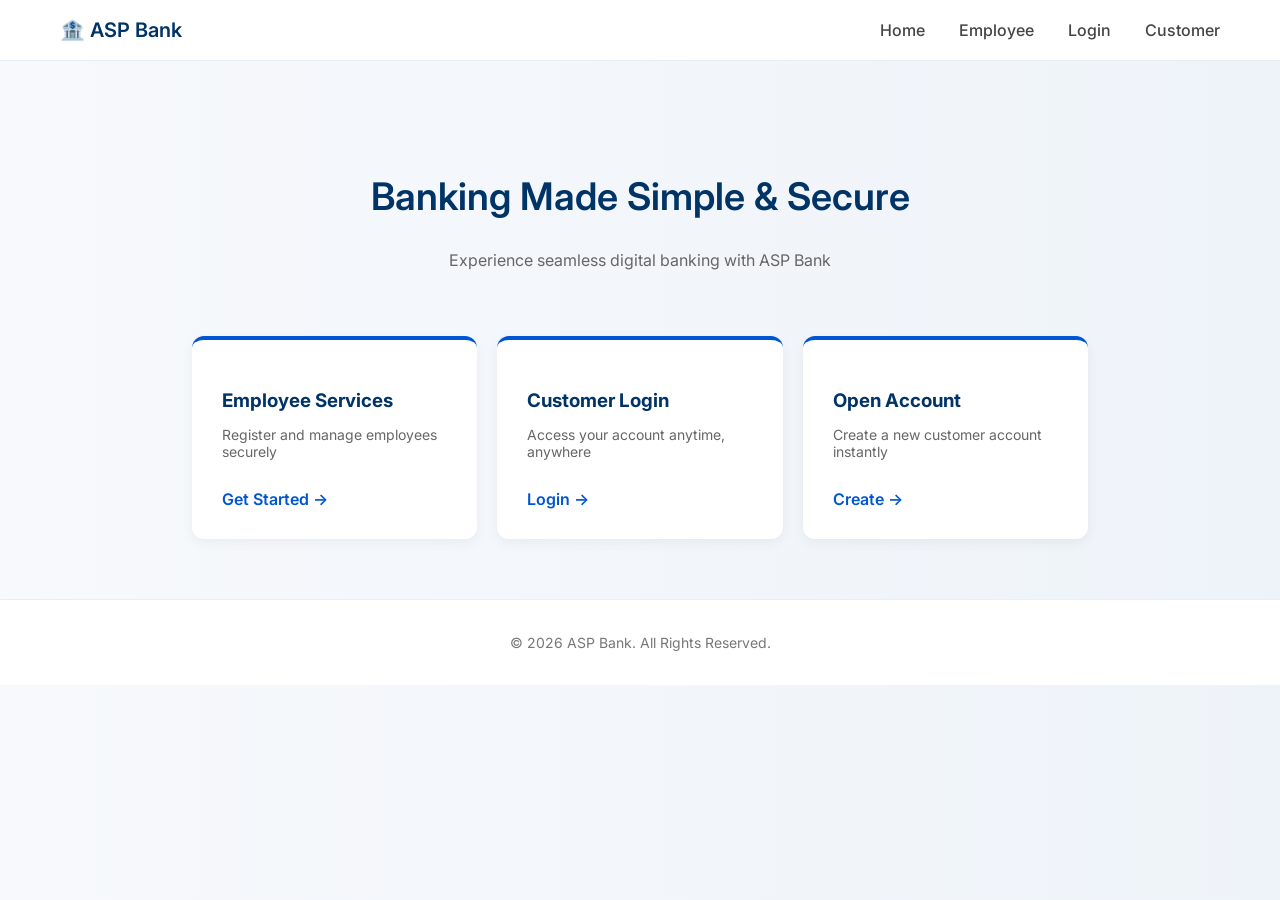
==== index.html @ a337d2ab "first commit" ====
<!DOCTYPE html>
<html>
<head>
    <title>ASP Bank</title>

    <link href="https://fonts.googleapis.com/css2?family=Inter:wght@300;400;600&display=swap" rel="stylesheet">
    <link rel="stylesheet" href="style.css">
</head>

<body>

<!-- NAVBAR -->
<nav class="navbar">
    <div class="logo">
        <span class="logo-icon">🏦</span>
        ASP Bank
    </div>

    <div class="nav-links">
        <a href="index.html">Home</a>
        <a href="employee-register.html">Employee</a>
        <a href="customer-login.html">Login</a>
        <a href="customer-create.html">Customer</a>
    </div>
</nav>

<!-- HERO -->
<section class="hero">
    <h1>Banking Made Simple & Secure</h1>
    <p>Experience seamless digital banking with ASP Bank</p>
</section>

<!-- SERVICES -->
<section class="services">

    <div class="service-card">
        <h3>Employee Services</h3>
        <p>Register and manage employees securely</p>
        <a href="employee-register.html">Get Started →</a>
    </div>

    <div class="service-card">
        <h3>Customer Login</h3>
        <p>Access your account anytime, anywhere</p>
        <a href="customer-login.html">Login →</a>
    </div>

    <div class="service-card">
        <h3>Open Account</h3>
        <p>Create a new customer account instantly</p>
        <a href="customer-create.html">Create →</a>
    </div>

</section>

<!-- FOOTER -->
<footer class="footer">
    <p>© 2026 ASP Bank. All Rights Reserved.</p>
</footer>

</body>
</html>
---- style.css ----
/* GLOBAL */
body {
    margin: 0;
    font-family: 'Inter', sans-serif;
    background: linear-gradient(to right, #f7f9fc, #eef3f9);
    color: #1a1a1a;
}

/* NAVBAR */
.navbar {
    background: white;
    padding: 18px 60px;
    display: flex;
    justify-content: space-between;
    align-items: center;
    border-bottom: 1px solid #e6ecf2;
}

.logo {
    font-size: 20px;
    font-weight: 600;
    color: #003366;
}

.nav-links a {
    margin-left: 30px;
    text-decoration: none;
    color: #444;
    font-weight: 500;
    transition: 0.3s;
}

.nav-links a:hover {
    color: #0056d2;
}

/* HERO */
.hero {
    text-align: center;
    padding: 80px 20px 50px;
}

.hero h1 {
    font-size: 38px;
    font-weight: 600;
    color: #003366;
}

.hero p {
    font-size: 16px;
    color: #666;
}

/* SERVICES */
.services {
    width: 70%;
    margin: auto;
    display: flex;
    gap: 20px;
    padding-bottom: 60px;
}

.service-card {
    background: white;
    padding: 30px;
    border-radius: 12px;
    width: 100%;
    border-top: 4px solid #0056d2; /* subtle color highlight */
    box-shadow: 0 4px 12px rgba(0,0,0,0.05);
    transition: 0.3s;
}

.service-card h3 {
    margin-bottom: 10px;
    color: #003366;
}

.service-card p {
    color: #666;
    font-size: 14px;
}

.service-card a {
    display: inline-block;
    margin-top: 15px;
    color: #0056d2;
    text-decoration: none;
    font-weight: 600;
}

.service-card:hover {
    transform: translateY(-6px);
    box-shadow: 0 12px 28px rgba(0,0,0,0.12);
}

/* FOOTER */
.footer {
    text-align: center;
    padding: 20px;
    background: white;
    border-top: 1px solid #eee;
    font-size: 14px;
    color: #777;
}

/* FORM */
.container {
    width: 30%;
    margin: 40px auto;
    background: white;
    padding: 30px;
    border-radius: 10px;
    box-shadow: 0 8px 25px rgba(0,0,0,0.08);
}

input, textarea {
    width: 100%;
    padding: 12px;
    margin: 10px 0;
    border-radius: 6px;
    border: 1px solid #d0d7e2;
}

input:focus, textarea:focus {
    outline: none;
    border-color: #0056d2;
}

/* BUTTON */
button {
    width: 100%;
    padding: 12px;
    background: linear-gradient(to right, #0056d2, #007bff);
    color: white;
    border: none;
    border-radius: 6px;
    cursor: pointer;
    font-weight: 500;
}

button:hover {
    background: linear-gradient(to right, #0041a8, #006ae0);
}

/* POPUP */
.popup {
    display: none;
    position: fixed;
    top: 0;
    left: 0;
    width: 100%;
    height: 100%;
    background: rgba(0,0,0,0.5);
    justify-content: center;
    align-items: center;
}

.popup-content {
    background: white;
    padding: 30px;
    border-radius: 10px;
    text-align: center;
    width: 320px;
    box-shadow: 0 10px 30px rgba(0,0,0,0.2);
    animation: fadeIn 0.3s ease-in-out;
}

.popup-content h2 {
    color: green;
    margin-bottom: 10px;
}

@keyframes fadeIn {
    from { transform: scale(0.8); opacity: 0; }
    to { transform: scale(1); opacity: 1; }
}

/* ERROR */
.error {
    color: red;
    font-size: 13px;
}
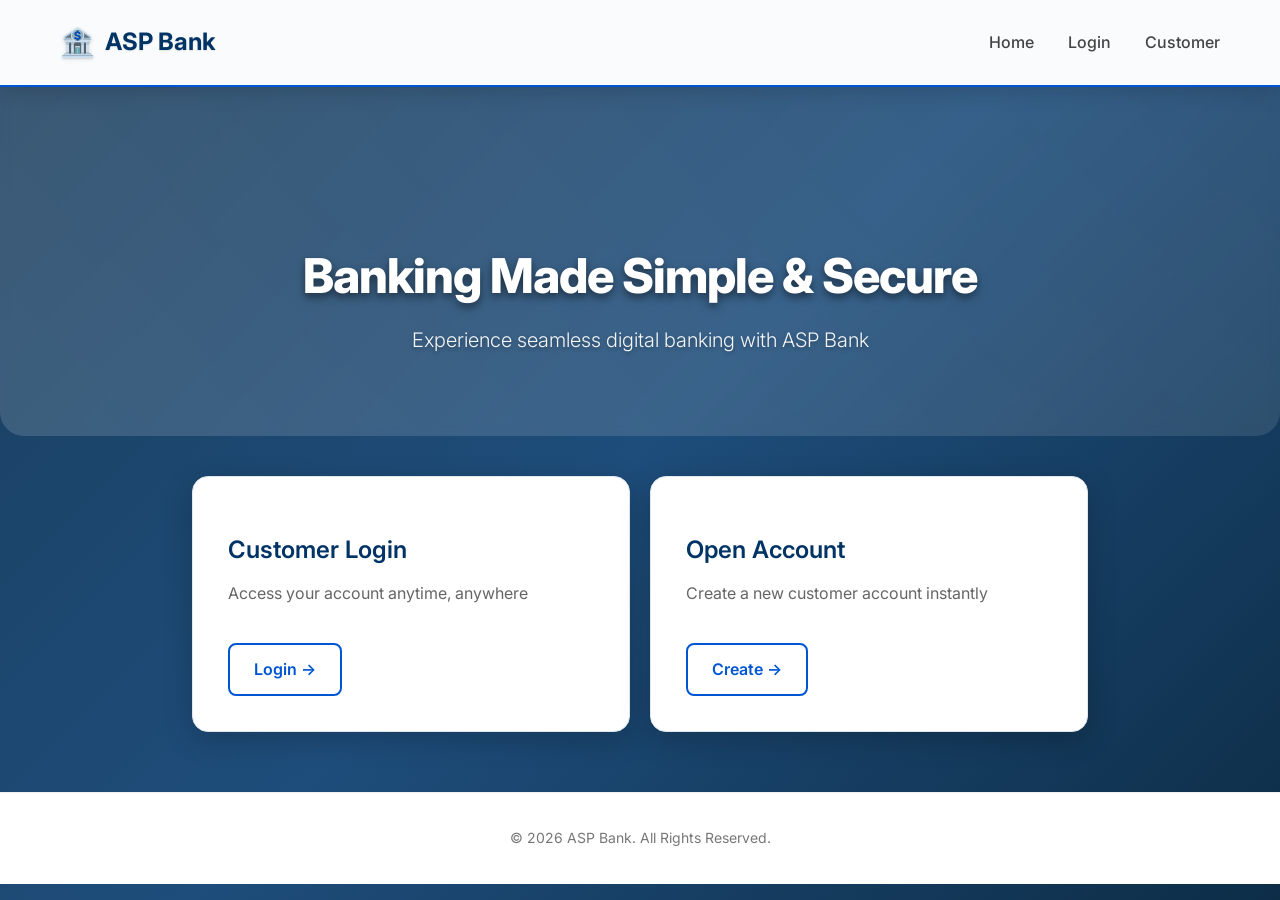
==== commit 48758ccf: "done" ====
--- a/index.html
+++ b/index.html
@@ -5,6 +5,7 @@
 
     <link href="https://fonts.googleapis.com/css2?family=Inter:wght@300;400;600&display=swap" rel="stylesheet">
     <link rel="stylesheet" href="style.css">
+    <script src="auth.js" defer></script>
 </head>
 
 <body>
@@ -18,7 +19,7 @@
 
     <div class="nav-links">
         <a href="index.html">Home</a>
-        <a href="employee-register.html">Employee</a>
+
         <a href="customer-login.html">Login</a>
         <a href="customer-create.html">Customer</a>
     </div>
@@ -33,11 +34,7 @@
 <!-- SERVICES -->
 <section class="services">
 
-    <div class="service-card">
-        <h3>Employee Services</h3>
-        <p>Register and manage employees securely</p>
-        <a href="employee-register.html">Get Started →</a>
-    </div>
+
 
     <div class="service-card">
         <h3>Customer Login</h3>
--- a/style.css
+++ b/style.css
@@ -1,25 +1,67 @@
 /* GLOBAL */
+* {
+    box-sizing: border-box;
+}
+
 body {
     margin: 0;
     font-family: 'Inter', sans-serif;
-    background: linear-gradient(to right, #f7f9fc, #eef3f9);
+    background: linear-gradient(135deg, #1a3d5c 0%, #1e4d7b 50%, #0d2d47 100%);
     color: #1a1a1a;
-}
-
-/* NAVBAR */
+    min-height: 100vh;
+    line-height: 1.6;
+}
+
+/* TYPOGRAPHY */
+h1, h2, h3 {
+    font-weight: 600;
+    line-height: 1.2;
+    margin-bottom: 16px;
+}
+
+h1 {
+    font-size: 2.5rem;
+    letter-spacing: -0.02em;
+}
+
+h2 {
+    font-size: 2rem;
+    color: #003366;
+}
+
+h3 {
+    font-size: 1.5rem;
+    color: #003366;
+}
+
 .navbar {
-    background: white;
-    padding: 18px 60px;
+    background: rgba(255, 255, 255, 0.98);
+    backdrop-filter: blur(10px);
+    -webkit-backdrop-filter: blur(10px);
+    padding: 20px 60px;
     display: flex;
     justify-content: space-between;
     align-items: center;
-    border-bottom: 1px solid #e6ecf2;
+    border-bottom: 2px solid #0056d2;
+    box-shadow: 0 4px 20px rgba(0,0,0,0.15);
+    position: sticky;
+    top: 0;
+    z-index: 100;
 }
 
 .logo {
-    font-size: 20px;
-    font-weight: 600;
+    font-size: 24px;
+    font-weight: 700;
     color: #003366;
+    display: flex;
+    align-items: center;
+    text-shadow: 0 1px 2px rgba(0,0,0,0.1);
+}
+
+.logo-icon {
+    margin-right: 10px;
+    font-size: 28px;
+    filter: drop-shadow(0 1px 2px rgba(0,0,0,0.1));
 }
 
 .nav-links a {
@@ -34,21 +76,62 @@
     color: #0056d2;
 }
 
+.logout-btn {
+    background: #0056d2;
+    color: white;
+    border: none;
+    padding: 8px 16px;
+    border-radius: 4px;
+    cursor: pointer;
+    font-size: 14px;
+    margin-left: 20px;
+    transition: 0.3s;
+}
+
+.logout-btn:hover {
+    background: #0041a8;
+}
+
 /* HERO */
 .hero {
     text-align: center;
-    padding: 80px 20px 50px;
+    padding: 120px 20px 80px;
+    background: rgba(255, 255, 255, 0.05);
+    backdrop-filter: blur(5px);
+    margin-bottom: 40px;
+    border-radius: 0 0 24px 24px;
+    position: relative;
+    overflow: hidden;
+}
+
+.hero::before {
+    content: '';
+    position: absolute;
+    top: 0;
+    left: 0;
+    right: 0;
+    bottom: 0;
+    background: linear-gradient(45deg, rgba(255,255,255,0.1) 0%, rgba(255,255,255,0.05) 100%);
+    z-index: -1;
 }
 
 .hero h1 {
-    font-size: 38px;
-    font-weight: 600;
-    color: #003366;
+    font-size: 48px;
+    font-weight: 800;
+    color: white;
+    margin-bottom: 20px;
+    text-shadow: 0 4px 8px rgba(0,0,0,0.5);
+    letter-spacing: -1px;
 }
 
 .hero p {
-    font-size: 16px;
-    color: #666;
+    font-size: 20px;
+    color: rgba(255, 255, 255, 0.95);
+    max-width: 600px;
+    margin: 0 auto;
+    line-height: 1.6;
+    font-weight: 300;
+    text-shadow: 0 2px 4px rgba(0,0,0,0.3);
 }
 
 /* SERVICES */
@@ -62,35 +145,76 @@
 
 .service-card {
     background: white;
-    padding: 30px;
-    border-radius: 12px;
-    width: 100%;
-    border-top: 4px solid #0056d2; /* subtle color highlight */
-    box-shadow: 0 4px 12px rgba(0,0,0,0.05);
-    transition: 0.3s;
+    backdrop-filter: blur(10px);
+    padding: 35px;
+    border-radius: 16px;
+    width: 100%;
+    border-top: 4px solid #0056d2;
+    box-shadow: 0 8px 30px rgba(0,0,0,0.2);
+    transition: all 0.4s cubic-bezier(0.175, 0.885, 0.32, 1.275);
+    border: 1px solid #e1e8ed;
+    position: relative;
+    overflow: hidden;
+    animation: fadeInScale 0.6s ease-out;
+    animation-fill-mode: both;
+}
+
+.service-card:nth-child(1) { animation-delay: 0.1s; }
+.service-card:nth-child(2) { animation-delay: 0.2s; }
+.service-card:nth-child(3) { animation-delay: 0.3s; }
+
+.service-card::before {
+    content: '';
+    position: absolute;
+    top: 0;
+    left: -100%;
+    width: 100%;
+    height: 100%;
+    background: linear-gradient(90deg, transparent, rgba(255,255,255,0.2), transparent);
+    transition: left 0.5s;
+}
+
+.service-card:hover::before {
+    left: 100%;
 }
 
 .service-card h3 {
-    margin-bottom: 10px;
+    margin-bottom: 12px;
     color: #003366;
+    font-size: 24px;
+    font-weight: 600;
 }
 
 .service-card p {
     color: #666;
-    font-size: 14px;
+    font-size: 16px;
+    line-height: 1.6;
 }
 
 .service-card a {
     display: inline-block;
-    margin-top: 15px;
+    margin-top: 20px;
     color: #0056d2;
     text-decoration: none;
     font-weight: 600;
+    padding: 12px 24px;
+    border: 2px solid #0056d2;
+    border-radius: 8px;
+    transition: all 0.3s ease;
+    position: relative;
+    z-index: 2;
+}
+
+.service-card a:hover {
+    background: #0056d2;
+    color: white;
+    transform: translateY(-2px);
+    box-shadow: 0 5px 15px rgba(0, 86, 210, 0.3);
 }
 
 .service-card:hover {
-    transform: translateY(-6px);
-    box-shadow: 0 12px 28px rgba(0,0,0,0.12);
+    transform: translateY(-8px) scale(1.02);
+    box-shadow: 0 20px 40px rgba(0,0,0,0.2);
 }
 
 /* FOOTER */
@@ -103,43 +227,180 @@
     color: #777;
 }
 
-/* FORM */
+/* FORM & DASHBOARD CONTAINER */
 .container {
-    width: 30%;
-    margin: 40px auto;
-    background: white;
-    padding: 30px;
-    border-radius: 10px;
-    box-shadow: 0 8px 25px rgba(0,0,0,0.08);
+    max-width: 1000px;
+    margin: 30px auto;
+    background: white;
+    backdrop-filter: blur(15px);
+    -webkit-backdrop-filter: blur(15px);
+    padding: 40px;
+    border-radius: 16px;
+    box-shadow: 0 20px 50px rgba(0,0,0,0.3);
+    border: 1px solid #e1e8ed;
+    animation: slideInUp 0.6s ease-out;
+}
+
+.card {
+    margin-bottom: 25px;
+    background: #fafbfc;
+    padding: 25px;
+    border-radius: 8px;
+    border: 1px solid #e1e8ed;
+    box-shadow: 0 2px 8px rgba(0,0,0,0.06);
+    transition: all 0.3s ease;
+}
+
+.card:hover {
+    box-shadow: 0 4px 15px rgba(0,0,0,0.1);
+    transform: translateY(-2px);
+}
+
+.operations {
+    display: grid;
+    grid-template-columns: 1fr 1fr;
+    gap: 25px;
+    margin: 25px 0;
+}
+
+@media (max-width: 768px) {
+    .operations {
+        grid-template-columns: 1fr;
+        gap: 20px;
+    }
+    .container {
+        margin: 15px;
+        padding: 25px;
+    }
+    .navbar {
+        padding: 15px 20px;
+    }
+    .hero {
+        padding: 60px 20px 40px;
+    }
+    .hero h1 {
+        font-size: 32px;
+    }
+    .service-card {
+        padding: 25px;
+    }
+    .popup-content {
+        width: 90%;
+        margin: 20px;
+    }
+}
+
+.account-info {
+    background: linear-gradient(135deg, #f8f9fa 0%, #e9ecef 100%);
+    border-left: 5px solid #0056d2;
+}
+
+.recent-transactions {
+    background: #f8f9ff;
+    border-left: 5px solid #003366;
+}
+
+.transaction {
+    padding: 15px;
+    border-bottom: 1px solid #e1e8ed;
+    font-size: 14px;
+    color: #495057;
+    background: white;
+    margin-bottom: 2px;
+    border-radius: 4px;
+    transition: background 0.2s ease;
+}
+
+.transaction:hover {
+    background: #f8f9fa;
+}
+
+.transaction:last-child {
+    border-bottom: none;
+}
+
+.btn-secondary {
+    background: #0056d2;
+    padding: 10px 20px;
+    border: none;
+    border-radius: 6px;
+    color: white;
+    cursor: pointer;
+    font-size: 14px;
+    margin-top: 10px;
+}
+
+.btn-secondary:hover {
+    background: #0041a8;
+}
+
+form input {
+    margin-bottom: 15px;
+}
+
+form button {
+    margin-top: 5px;
 }
 
 input, textarea {
     width: 100%;
-    padding: 12px;
-    margin: 10px 0;
-    border-radius: 6px;
-    border: 1px solid #d0d7e2;
+    padding: 14px 16px;
+    margin: 8px 0 16px 0;
+    border-radius: 8px;
+    border: 2px solid #e1e8ed;
+    font-size: 16px;
+    transition: all 0.3s ease;
+    background: #fafbfc;
 }
 
 input:focus, textarea:focus {
     outline: none;
     border-color: #0056d2;
+    box-shadow: 0 0 0 3px rgba(0, 86, 210, 0.1);
+    background: white;
 }
 
 /* BUTTON */
 button {
     width: 100%;
-    padding: 12px;
-    background: linear-gradient(to right, #0056d2, #007bff);
+    padding: 14px 20px;
+    background: linear-gradient(135deg, #0056d2 0%, #007bff 100%);
     color: white;
     border: none;
-    border-radius: 6px;
+    border-radius: 8px;
     cursor: pointer;
-    font-weight: 500;
+    font-weight: 600;
+    font-size: 16px;
+    transition: all 0.3s ease;
+    box-shadow: 0 2px 8px rgba(0, 86, 210, 0.3);
+    position: relative;
+    overflow: hidden;
+}
+
+button::before {
+    content: '';
+    position: absolute;
+    top: 0;
+    left: -100%;
+    width: 100%;
+    height: 100%;
+    background: linear-gradient(90deg, transparent, rgba(255,255,255,0.2), transparent);
+    transition: left 0.5s;
+}
+
+button:hover::before {
+    left: 100%;
 }
 
 button:hover {
-    background: linear-gradient(to right, #0041a8, #006ae0);
+    background: linear-gradient(135deg, #0041a8 0%, #006ae0 100%);
+    transform: translateY(-1px);
+    box-shadow: 0 4px 15px rgba(0, 86, 210, 0.4);
+}
+
+button:active {
+    transform: translateY(0);
+    box-shadow: 0 2px 8px rgba(0, 86, 210, 0.3);
 }
 
 /* POPUP */
@@ -157,17 +418,42 @@
 
 .popup-content {
     background: white;
-    padding: 30px;
-    border-radius: 10px;
+    padding: 35px;
+    border-radius: 12px;
     text-align: center;
-    width: 320px;
-    box-shadow: 0 10px 30px rgba(0,0,0,0.2);
+    width: 350px;
+    box-shadow: 0 15px 40px rgba(0,0,0,0.2);
     animation: fadeIn 0.3s ease-in-out;
+    border: 1px solid #e1e8ed;
 }
 
 .popup-content h2 {
-    color: green;
+    color: #28a745;
     margin-bottom: 10px;
+    font-weight: 600;
+}
+
+/* ANIMATIONS */
+@keyframes slideInUp {
+    from {
+        opacity: 0;
+        transform: translateY(30px);
+    }
+    to {
+        opacity: 1;
+        transform: translateY(0);
+    }
+}
+
+@keyframes fadeInScale {
+    from {
+        opacity: 0;
+        transform: scale(0.9);
+    }
+    to {
+        opacity: 1;
+        transform: scale(1);
+    }
 }
 
 @keyframes fadeIn {
@@ -177,6 +463,17 @@
 
 /* ERROR */
 .error {
-    color: red;
+    color: #0056d2;
     font-size: 13px;
+    font-weight: 500;
+}
+
+/* SUCCESS */
+.success-message {
+    color: #28a745;
+    font-size: 16px;
+    font-weight: 600;
+    padding: 12px;
+    border-radius: 6px;
+    margin-bottom: 12px;
 }
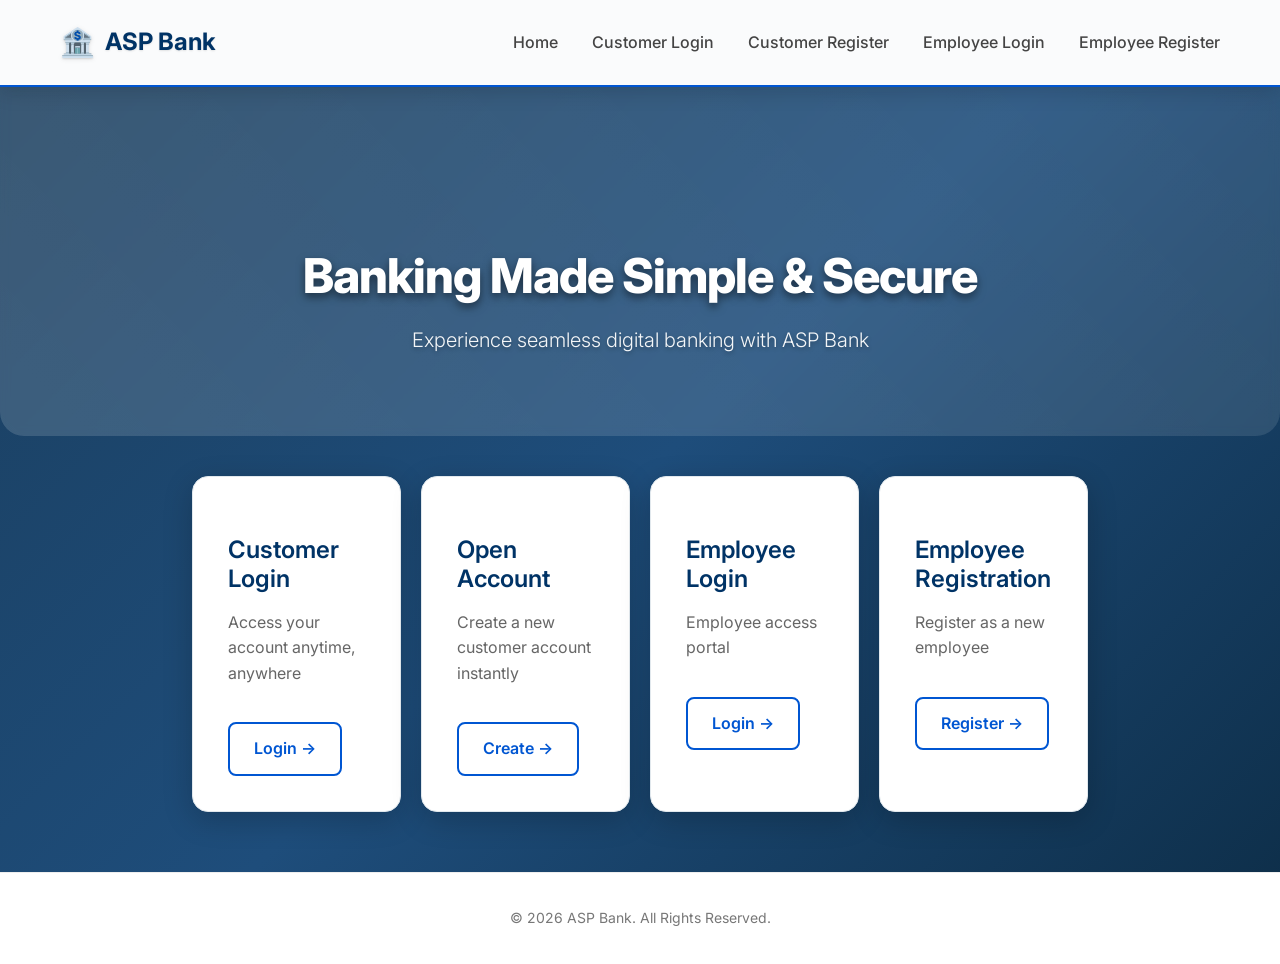
==== commit fdafca62: "done" ====
--- a/index.html
+++ b/index.html
@@ -19,9 +19,10 @@
 
     <div class="nav-links">
         <a href="index.html">Home</a>
-
-        <a href="customer-login.html">Login</a>
-        <a href="customer-create.html">Customer</a>
+        <a href="customer-login.html">Customer Login</a>
+        <a href="customer-create.html">Customer Register</a>
+        <a href="employee-login.html">Employee Login</a>
+        <a href="employee-create.html">Employee Register</a>
     </div>
 </nav>
 
@@ -48,6 +49,18 @@
         <a href="customer-create.html">Create →</a>
     </div>
 
+    <div class="service-card">
+        <h3>Employee Login</h3>
+        <p>Employee access portal</p>
+        <a href="employee-login.html">Login →</a>
+    </div>
+
+    <div class="service-card">
+        <h3>Employee Registration</h3>
+        <p>Register as a new employee</p>
+        <a href="employee-create.html">Register →</a>
+    </div>
+
 </section>
 
 <!-- FOOTER -->
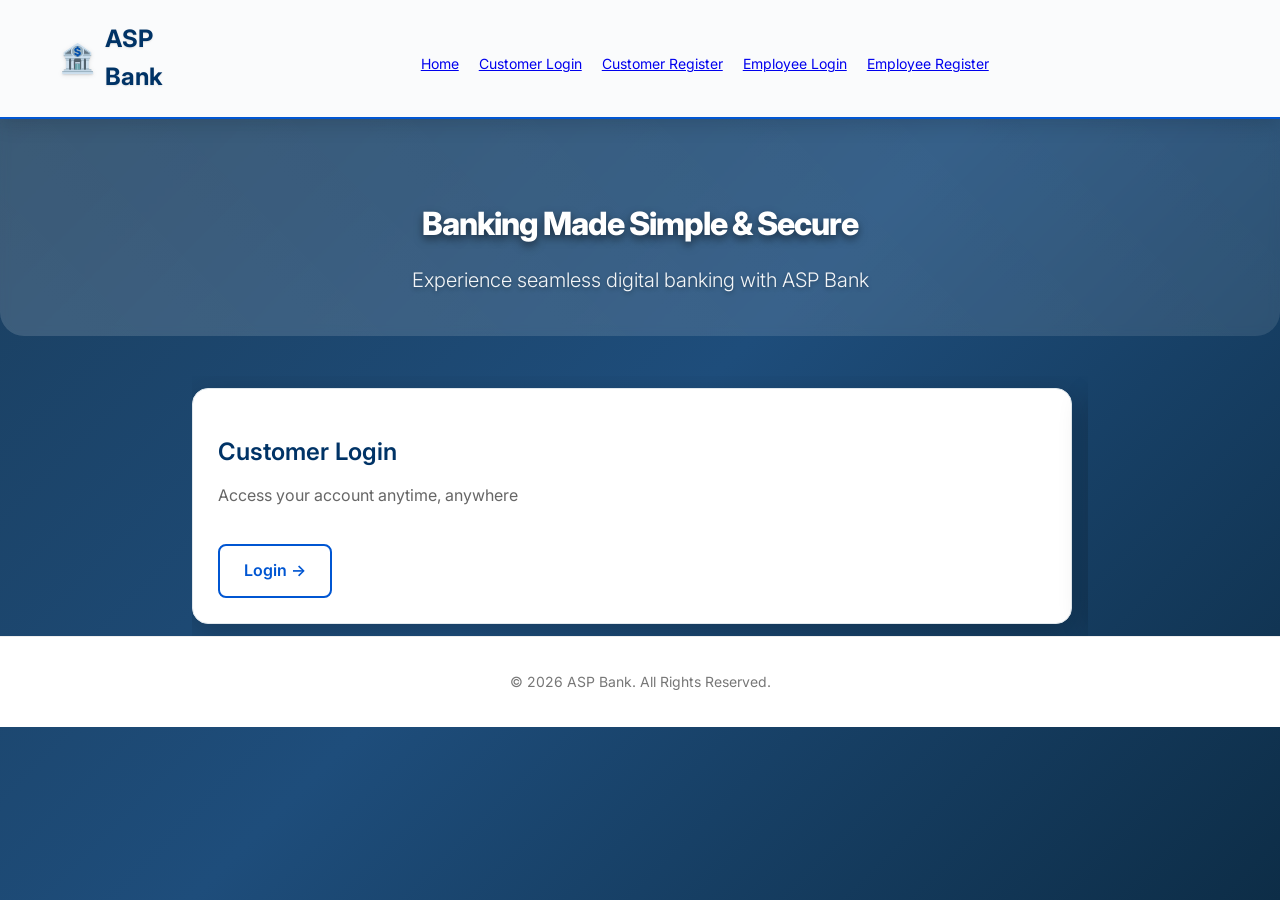
==== commit ddbe55ab: "responsive" ====
--- a/index.html
+++ b/index.html
@@ -16,6 +16,12 @@
         <span class="logo-icon">🏦</span>
         ASP Bank
     </div>
+
+    <button class="hamburger" aria-label="Toggle navigation" aria-expanded="false">
+        <span></span>
+        <span></span>
+        <span></span>
+    </button>
 
     <div class="nav-links">
         <a href="index.html">Home</a>
@@ -68,5 +74,31 @@
     <p>© 2026 ASP Bank. All Rights Reserved.</p>
 </footer>
 
+<script>
+(function() {
+    const hamburger = document.querySelector('.hamburger');
+    const navLinks = document.querySelector('.nav-links');
+
+    if (!hamburger || !navLinks) return;
+
+    hamburger.addEventListener('click', function() {
+        const isOpen = navLinks.classList.toggle('open');
+        hamburger.classList.toggle('active', isOpen);
+        hamburger.setAttribute('aria-expanded', isOpen);
+    });
+
+    // close menu when link is clicked (in mobile)
+    navLinks.querySelectorAll('a').forEach(link => {
+        link.addEventListener('click', () => {
+            if (navLinks.classList.contains('open')) {
+                navLinks.classList.remove('open');
+                hamburger.classList.remove('active');
+                hamburger.setAttribute('aria-expanded', 'false');
+            }
+        });
+    });
+})();
+</script>
+
 </body>
 </html>
--- a/style.css
+++ b/style.css
@@ -64,12 +64,40 @@
     filter: drop-shadow(0 1px 2px rgba(0,0,0,0.1));
 }
 
-.nav-links a {
-    margin-left: 30px;
-    text-decoration: none;
-    color: #444;
-    font-weight: 500;
-    transition: 0.3s;
+.hamburger {
+    display: none;
+    border: none;
+    background: transparent;
+    flex-direction: column;
+    justify-content: space-between;
+    width: 28px;
+    height: 24px;
+    cursor: pointer;
+    padding: 0;
+    margin-left: 0;
+}
+
+.hamburger span {
+    background: #003366;
+    display: block;
+    height: 3px;
+    width: 100%;
+    border-radius: 999px;
+    transition: transform 0.3s ease, opacity 0.3s ease;
+}
+
+.hamburger.active span:nth-child(1) {
+    transform: translateY(10px) rotate(45deg);
+}
+
+.hamburger.active span:nth-child(2) {
+    opacity: 0;
+}
+
+.hamburger.active span:nth-child(3) {
+    transform: translateY(-10px) rotate(-45deg);
+}
+
 }
 
 .nav-links a:hover {
@@ -80,12 +108,16 @@
     background: #0056d2;
     color: white;
     border: none;
-    padding: 8px 16px;
+    padding: 6px 12px;
     border-radius: 4px;
     cursor: pointer;
-    font-size: 14px;
-    margin-left: 20px;
+    font-size: 13px;
+    margin-left: 16px;
     transition: 0.3s;
+    width: auto;
+    display: inline-block;
+    line-height: 1.4;
+    min-width: 80px;
 }
 
 .logout-btn:hover {
@@ -263,30 +295,185 @@
     margin: 25px 0;
 }
 
+@media (max-width: 1024px) {
+    .operations {
+        grid-template-columns: 1fr;
+        gap: 20px;
+    }
+    .container {
+        margin: 15px;
+        padding: 25px;
+    }
+    .navbar {
+        padding: 15px 20px;
+    }
+    .hamburger {
+        display: flex;
+    }
+    .nav-links {
+        position: absolute;
+        top: 70px;
+        left: 0;
+        right: 0;
+        background: rgba(255, 255, 255, 0.98);
+        flex-direction: column;
+        align-items: center;
+        gap: 12px;
+        padding: 12px 0;
+        border-bottom: 1px solid #ddd;
+        transform: translateY(-120%);
+        opacity: 0;
+        pointer-events: none;
+        transition: transform 0.3s ease, opacity 0.3s ease;
+        z-index: 99;
+    }
+
+    .nav-links.open {
+        transform: translateY(0);
+        opacity: 1;
+        pointer-events: auto;
+    }
+
+    .nav-links a,
+    .logout-btn {
+        margin: 0;
+        padding: 10px 16px;
+        width: 100%;
+        text-align: center;
+    }
+}    .nav-links {
+        display: flex;
+        flex-wrap: wrap;
+        justify-content: center;
+        gap: 12px;
+        width: 100%;
+        margin-top: 12px;
+    }
+    .nav-links a,
+    .logout-btn {
+        margin-left: 0;
+        margin-right: 8px;
+        font-size: 14px;
+    }
+    .hero {
+        padding: 60px 20px 40px;
+    }
+    .hero h1 {
+        font-size: 32px;
+    }
+    .service-card {
+        padding: 25px;
+    }
+    .popup-content {
+        width: 90%;
+        margin: 20px;
+    }
+
+    /* Always horizontal on homepage width changes */
+    .services {
+        display: flex;
+        flex-wrap: nowrap;
+        overflow-x: auto;
+        gap: 16px;
+        padding: 12px 8px;
+        -webkit-overflow-scrolling: touch;
+        scroll-snap-type: x mandatory;
+    }
+    .service-card {
+        min-width: 260px;
+        flex: 0 0 auto;
+        scroll-snap-align: start;
+    }
+}
+
 @media (max-width: 768px) {
     .operations {
         grid-template-columns: 1fr;
-        gap: 20px;
+        gap: 18px;
     }
     .container {
-        margin: 15px;
-        padding: 25px;
+        margin: 12px;
+        padding: 18px;
+        border-radius: 12px;
     }
     .navbar {
-        padding: 15px 20px;
+        padding: 12px 14px;
+    }
+    .logo {
+        font-size: 20px;
+    }
+    .logo-icon {
+        font-size: 24px;
+        margin-right: 8px;
+    }
+    .hero h1 {
+        font-size: 28px;
+    }
+    .service-card {
+        padding: 18px;
+    }
+    .footer {
+        font-size: 13px;
+    }
+    input, textarea {
+        font-size: 14px;
+    }
+    button {
+        width: 100%;
+        font-size: 14px;
+        padding: 12px 14px;
+    }
+
+    /* Stack homepage cards in a single column on mobile */
+    .services {
+        display: flex;
+        flex-wrap: wrap;
+        justify-content: center;
+        overflow-x: visible;
+        padding: 0;
+        gap: 14px;
+    }
+    .service-card {
+        min-width: unset;
+        width: 100%;
+        max-width: 100%;
+        flex: 1 1 100%;
+        scroll-snap-align: none;
+    }
+}
+
+@media (max-width: 480px) {
+    .navbar {
+        flex-direction: column;
+        align-items: flex-start;
+    }
+    .nav-links {
+        justify-content: flex-start;
+        width: 100%;
+    }
+    .nav-links a, .logout-btn {
+        width: auto;
+        padding: 8px 10px;
+        margin: 4px 0;
+    }
+    .container {
+        margin: 8px;
+        padding: 12px;
     }
     .hero {
-        padding: 60px 20px 40px;
-    }
-    .hero h1 {
-        font-size: 32px;
-    }
-    .service-card {
-        padding: 25px;
-    }
-    .popup-content {
-        width: 90%;
-        margin: 20px;
+        padding: 40px 12px 24px;
+    }
+    .hero p {
+        font-size: 16px;
+    }
+    .card {
+        padding: 14px;
+    }
+    .operations {
+        gap: 14px;
+    }
+    .transaction {
+        font-size: 13px;
     }
 }
 
@@ -403,6 +590,71 @@
     box-shadow: 0 2px 8px rgba(0, 86, 210, 0.3);
 }
 
+/* PASSWORD STRENGTH INDICATOR */
+.password-strength {
+    margin: 5px 0 15px 0;
+}
+
+.strength-bar {
+    width: 100%;
+    height: 8px;
+    background: #e1e8ed;
+    border-radius: 4px;
+    overflow: hidden;
+    margin-bottom: 5px;
+}
+
+.strength-fill {
+    height: 100%;
+    width: 0%;
+    transition: all 0.3s ease;
+    border-radius: 4px;
+}
+
+.strength-text {
+    font-size: 12px;
+    font-weight: 500;
+}
+
+/* Password strength levels */
+.strength-weak .strength-fill {
+    background: #dc3545;
+    width: 33%;
+}
+
+.strength-medium .strength-fill {
+    background: #ffc107;
+    width: 66%;
+}
+
+.strength-strong .strength-fill {
+    background: #28a745;
+    width: 100%;
+}
+
+.strength-weak .strength-text {
+    color: #dc3545;
+}
+
+.strength-medium .strength-text {
+    color: #ffc107;
+}
+
+.strength-strong .strength-text {
+    color: #28a745;
+}
+
+/* ERROR MESSAGE STYLING */
+.error-message {
+    background: #fee;
+    color: #c33;
+    padding: 10px;
+    border-radius: 4px;
+    border: 1px solid #fcc;
+    margin-bottom: 15px;
+    font-size: 14px;
+}
+
 /* POPUP */
 .popup {
     display: none;
